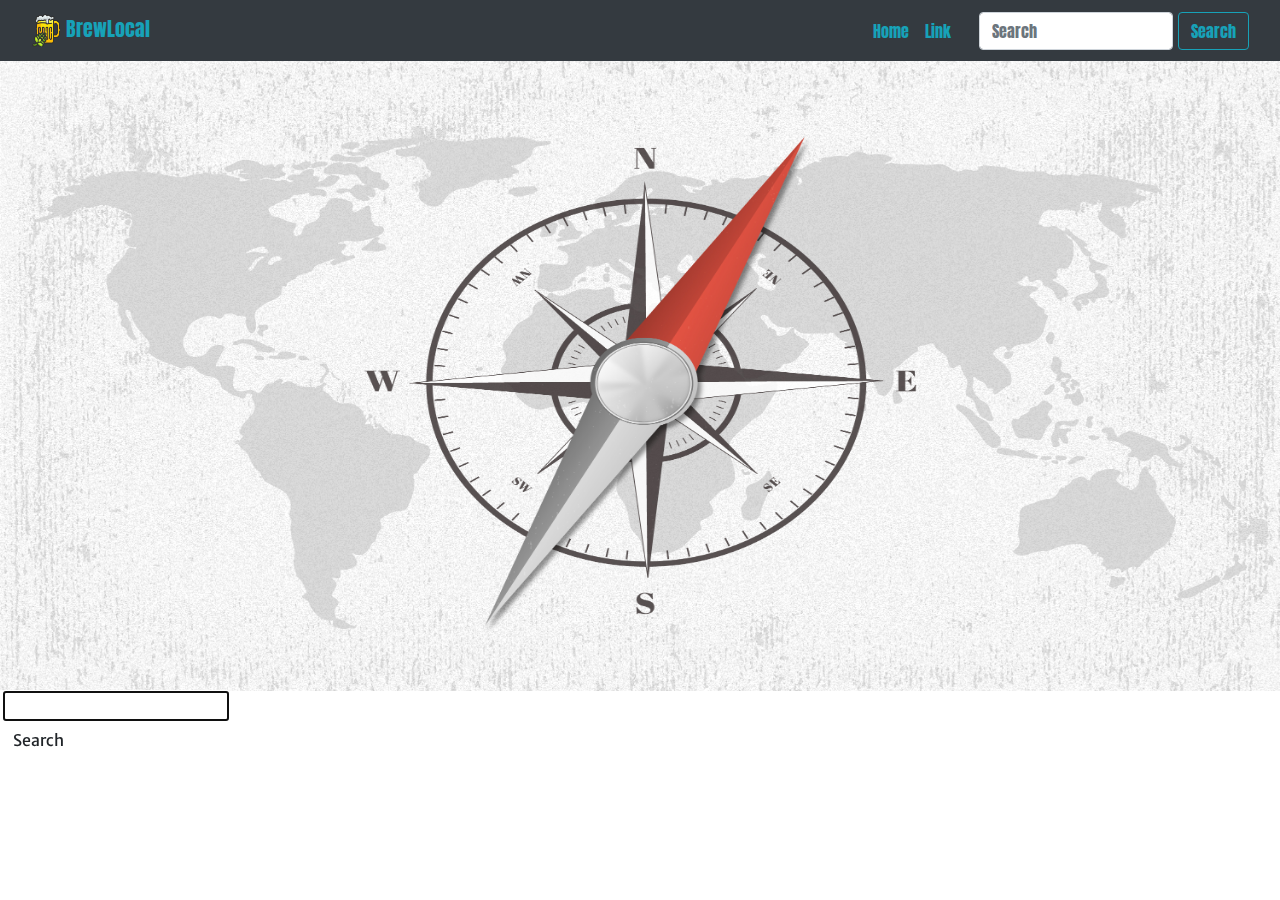
==== index.html @ 08634f35 "added openbrewerydb api, added formsubmit function to search bar, conncected api call to form submit" ====
<!DOCTYPE html>
<html lang="en">
  <head>
    <meta charset="UTF-8" />
    <meta http-equiv="X-UA-Compatible" content="IE=edge" />
    <meta name="viewport" content="width=device-width, initial-scale=1.0" />
    <link
      rel="stylesheet"
      href="https://stackpath.bootstrapcdn.com/bootstrap/4.3.1/css/bootstrap.min.css"
    />
    <link href="assets/style.css" rel="stylesheet" />
    <link rel="preconnect" href="https://fonts.googleapis.com" />
    <link rel="preconnect" href="https://fonts.gstatic.com" crossorigin />
    <link
      href="https://fonts.googleapis.com/css2?family=Anton&family=Merriweather+Sans&display=swap"
      rel="stylesheet"
    />
    <title>Brew Local</title>
  </head>
  <body>
    <header>
      <nav class="navbar navbar-expand-lg bg-dark">
        <div class="container-fluid">
          <a class="navbar-brand" href="#">
            <img
              src="assets/images/hop.png"
              alt="beer icon"
              width="30"
              height="35"
              class="d-inline-block align-text-top"
            />
            BrewLocal
          </a>
          <div class="collapse navbar-collapse">
            <ul class="navbar-nav ml-auto mb-2 mb-lg-0">
              <li class="nav-item">
                <a class="nav-link" href="#">Home</a>
              </li>
              <li class="nav-item">
                <a class="nav-link" href="#">Link</a>
              </li>
            </ul>
            <form class="d-flex">
              <input
                class="form-control me-2"
                type="search"
                placeholder="Search"
                aria-label="Search"
              />
              <button class="btn btn-outline-info" id="btnId" type="submit">
                Search
              </button>
            </form>
          </div>
        </div>
      </nav>
      <main>
        <div>
          <img
            src="assets/images/compass-and-world-map.jpg"
            id="bg-img"
            alt="compass and map"
          />
        </div>
        <div class="citySearch">
          <form id="user-form">
            <label class="form-label" for="city"></label>
            <input
              name="cityNameInput"
              id="cityNameInput"
              type="text"
              autofocus="true"
              class="form-input"
            />
          </form>
          <button
            type="submit"
            form="user-form"
            value="submit"
            class="btn"
            id="submitBtn"
          >
            Search
          </button>
        </div>
      </main>
    </header>
    <script src="assets/script.js"></script>
  </body>
</html>
---- assets/style.css ----
.navbar {
  font-family: "Anton", sans-serif;
}

body {
  font-family: "Merriweather Sans", sans-serif;
}

.navbar-nav {
  margin: 0px 20px 0px 20px;
}

#btnId {
  margin-left: 5px;
}

.nav-link,
.navbar-brand {
  color: #17a2b8;
}

#bg-img {
  height: 70vh;
  width: 100vw;
}
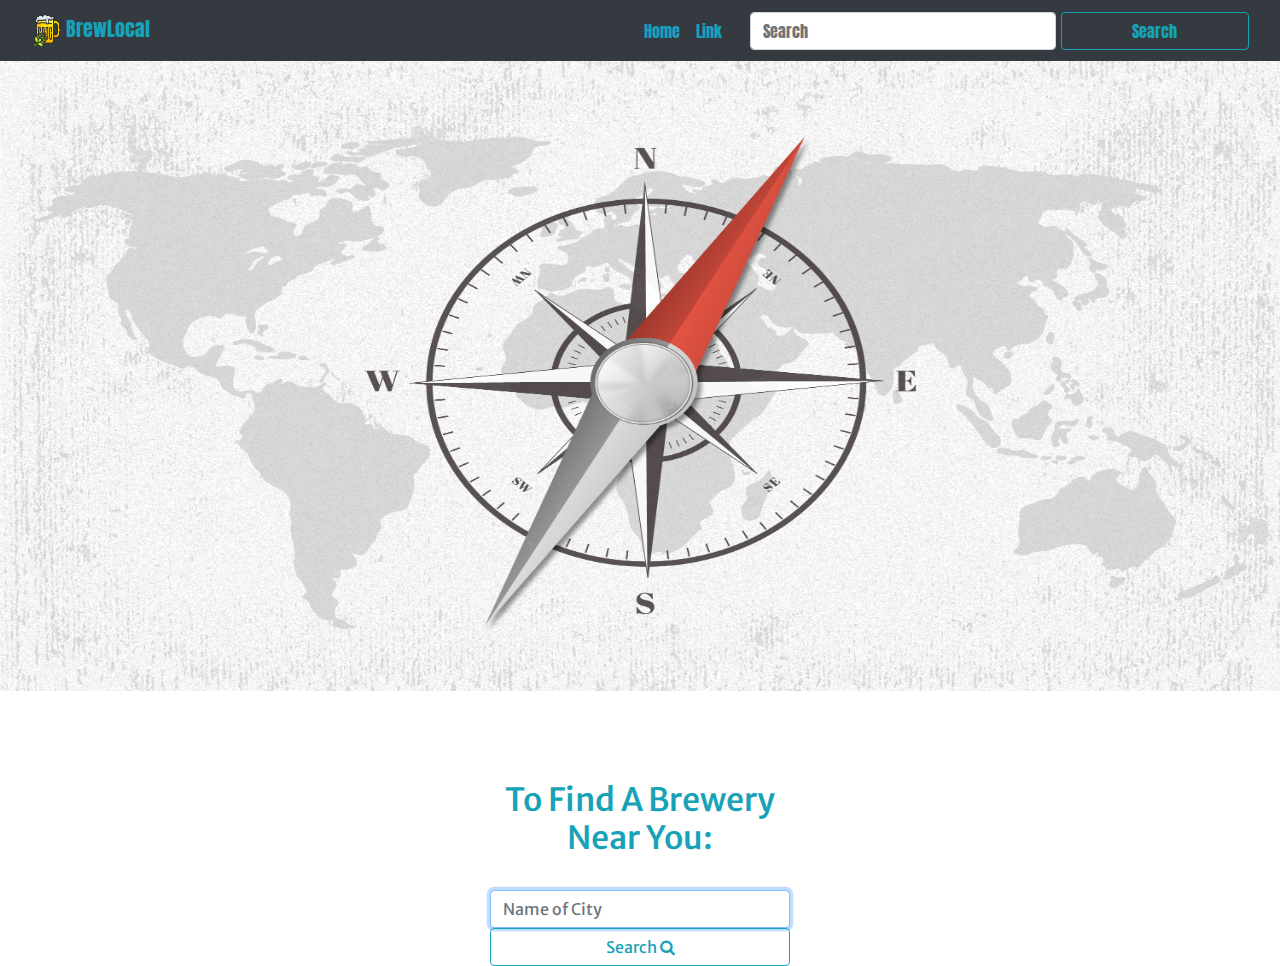
==== commit b080498c: "styling changes for city search bar" ====
--- a/index.html
+++ b/index.html
@@ -14,6 +14,10 @@
     <link
       href="https://fonts.googleapis.com/css2?family=Anton&family=Merriweather+Sans&display=swap"
       rel="stylesheet"
+    />
+    <link
+      rel="stylesheet"
+      href="https://cdnjs.cloudflare.com/ajax/libs/font-awesome/4.7.0/css/font-awesome.min.css"
     />
     <title>Brew Local</title>
   </head>
@@ -63,6 +67,7 @@
           />
         </div>
         <div class="citySearch">
+          <h2 id="search-header">To Find A Brewery Near You:</h2>
           <form id="user-form">
             <label class="form-label" for="city"></label>
             <input
@@ -70,18 +75,22 @@
               id="cityNameInput"
               type="text"
               autofocus="true"
-              class="form-input"
+              placeholder="Name of City"
+              class="form-control me-2"
             />
           </form>
-          <button
-            type="submit"
-            form="user-form"
-            value="submit"
-            class="btn"
-            id="submitBtn"
-          >
-            Search
-          </button>
+          <div>
+            <button
+              type="submit"
+              form="user-form"
+              value="submit"
+              class="btn btn-outline-info"
+              id="submitBtn"
+            >
+              Search
+              <i class="fa fa-search"></i>
+            </button>
+          </div>
         </div>
       </main>
     </header>
--- a/assets/style.css
+++ b/assets/style.css
@@ -23,3 +23,22 @@
   height: 70vh;
   width: 100vw;
 }
+
+.citySearch {
+  margin: 0 auto;
+  margin-top: 10vh;
+  width: 300px;
+}
+
+#search-header {
+  width: 300px;
+  text-align: center;
+}
+
+.btn {
+  width: 300px;
+}
+
+#search-header {
+  color: #17a2b8;
+}
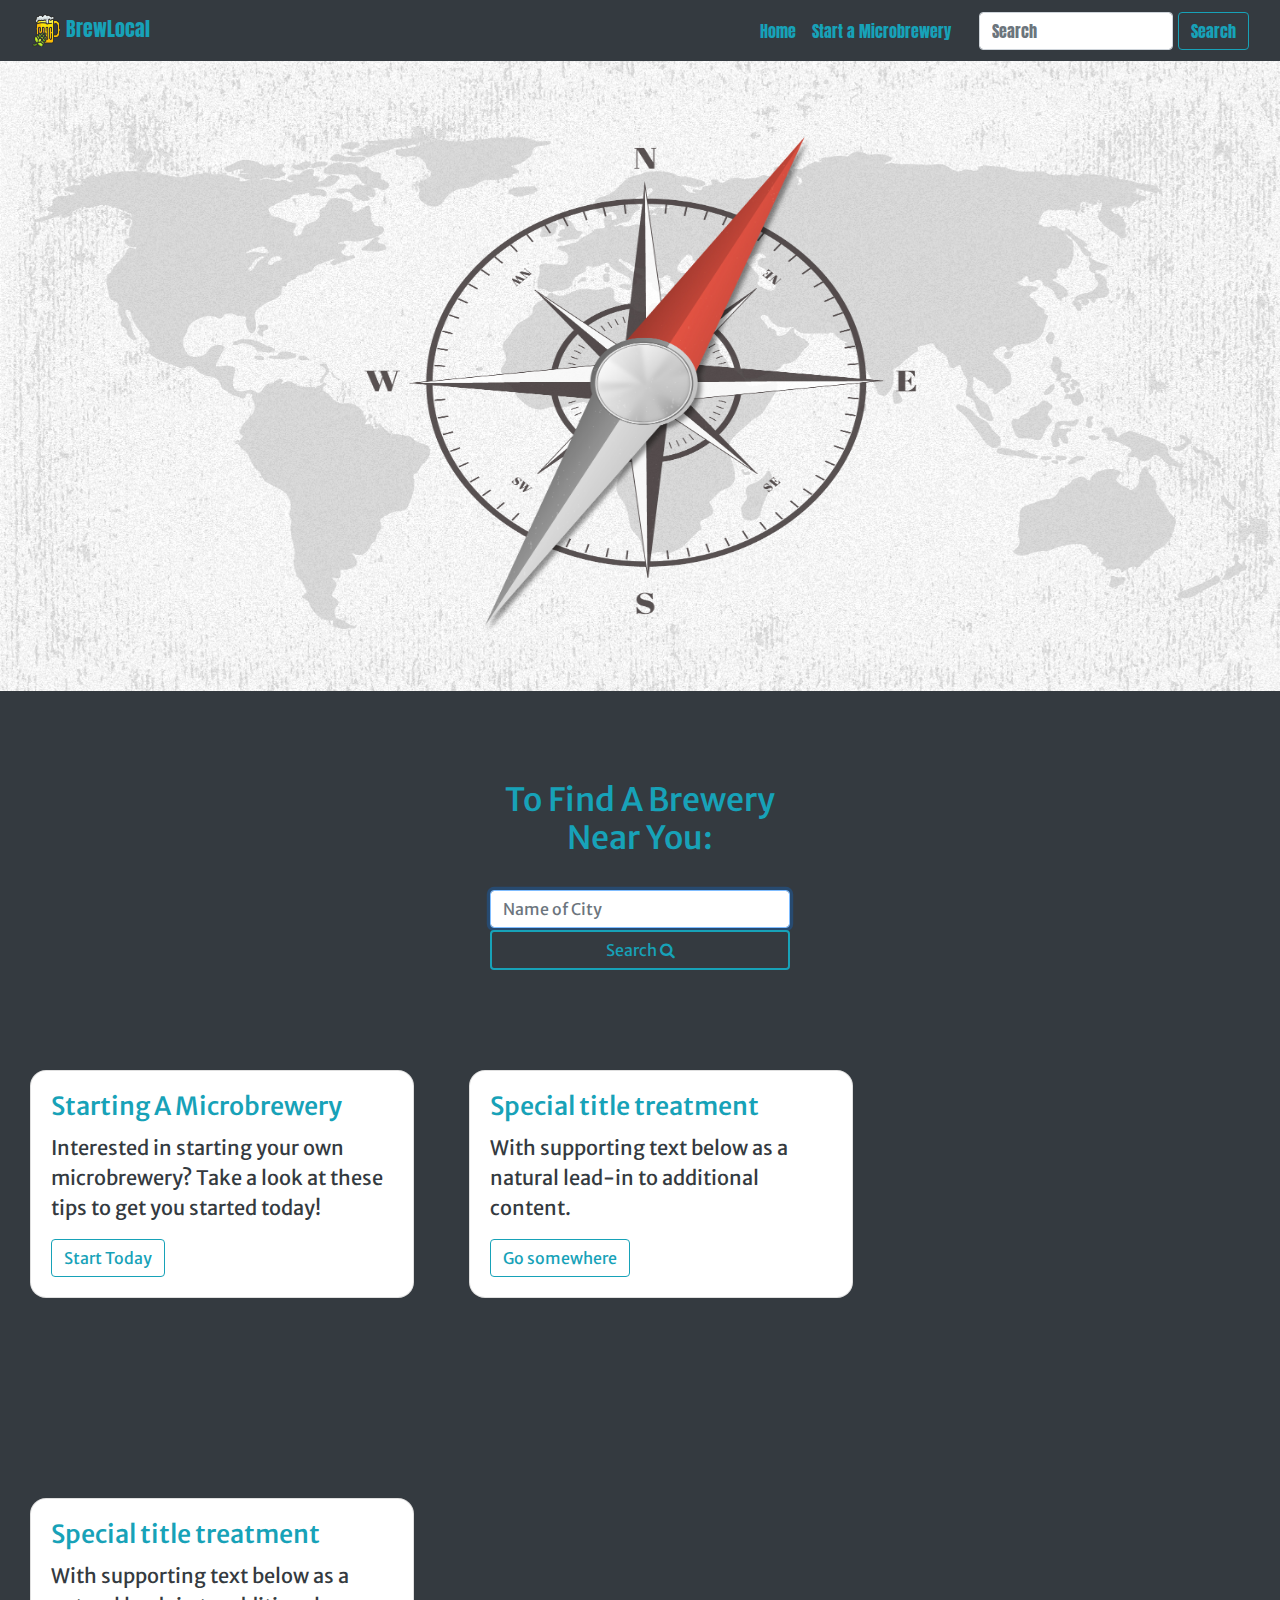
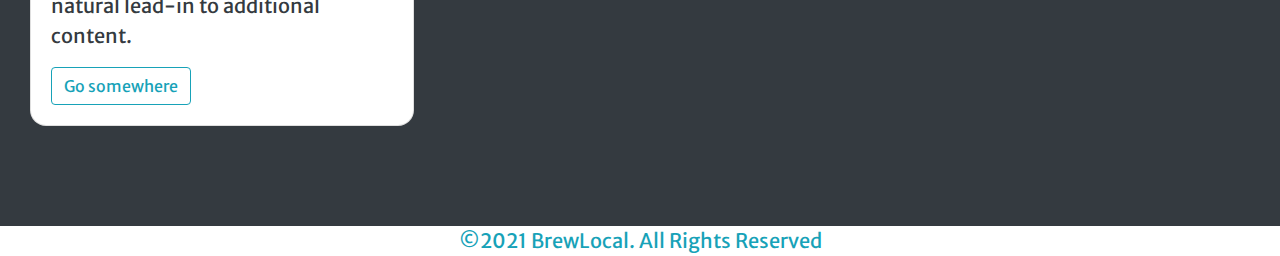
==== commit d58d1fd2: "added cards, changed background, added footer" ====
--- a/index.html
+++ b/index.html
@@ -41,7 +41,11 @@
                 <a class="nav-link" href="#">Home</a>
               </li>
               <li class="nav-item">
-                <a class="nav-link" href="#">Link</a>
+                <a
+                  class="nav-link"
+                  href="https://howtostartanllc.com/business-ideas/microbrewery"
+                  >Start a Microbrewery</a
+                >
               </li>
             </ul>
             <form class="d-flex">
@@ -58,42 +62,89 @@
           </div>
         </div>
       </nav>
-      <main>
+    </header>
+    <main>
+      <div>
+        <img
+          src="assets/images/compass-and-world-map.jpg"
+          id="bg-img"
+          alt="compass and map"
+        />
+      </div>
+      <div class="citySearch">
+        <h2 id="search-header">To Find A Brewery Near You:</h2>
+        <form id="user-form">
+          <label class="form-label" for="city"></label>
+          <input
+            name="cityNameInput"
+            id="cityNameInput"
+            type="text"
+            autofocus="true"
+            placeholder="Name of City"
+            class="form-control me-2"
+          />
+        </form>
         <div>
-          <img
-            src="assets/images/compass-and-world-map.jpg"
-            id="bg-img"
-            alt="compass and map"
-          />
+          <button
+            type="submit"
+            form="user-form"
+            value="submit"
+            class="btn btn-outline-info"
+            id="submitBtn"
+          >
+            Search
+            <i class="fa fa-search"></i>
+          </button>
         </div>
-        <div class="citySearch">
-          <h2 id="search-header">To Find A Brewery Near You:</h2>
-          <form id="user-form">
-            <label class="form-label" for="city"></label>
-            <input
-              name="cityNameInput"
-              id="cityNameInput"
-              type="text"
-              autofocus="true"
-              placeholder="Name of City"
-              class="form-control me-2"
-            />
-          </form>
+      </div>
+      <div class="third-section">
+        <div class="row">
           <div>
-            <button
-              type="submit"
-              form="user-form"
-              value="submit"
-              class="btn btn-outline-info"
-              id="submitBtn"
-            >
-              Search
-              <i class="fa fa-search"></i>
-            </button>
+            <div class="card">
+              <div class="card-body">
+                <h5 class="card-title">Starting A Microbrewery</h5>
+                <p class="card-text">
+                  Interested in starting your own microbrewery? Take a look at
+                  these tips to get you started today!
+                </p>
+                <a
+                  href="https://howtostartanllc.com/business-ideas/microbrewery"
+                  class="btn btn-outline-info"
+                  >Start Today</a
+                >
+              </div>
+            </div>
+          </div>
+          <div>
+            <div class="card">
+              <div class="card-body">
+                <h5 class="card-title">Special title treatment</h5>
+                <p class="card-text">
+                  With supporting text below as a natural lead-in to additional
+                  content.
+                </p>
+                <a href="#" class="btn btn-outline-info">Go somewhere</a>
+              </div>
+            </div>
+          </div>
+          <div>
+            <div class="card">
+              <div class="card-body">
+                <h5 class="card-title">Special title treatment</h5>
+                <p class="card-text">
+                  With supporting text below as a natural lead-in to additional
+                  content.
+                </p>
+                <a href="#" class="btn btn-outline-info">Go somewhere</a>
+              </div>
+            </div>
           </div>
         </div>
-      </main>
-    </header>
+      </div>
+    </main>
+    <footer class="footer">
+      <p id="footer-text">©2021 BrewLocal. All Rights Reserved</p>
+    </footer>
     <script src="assets/script.js"></script>
   </body>
 </html>
--- a/assets/style.css
+++ b/assets/style.css
@@ -1,3 +1,13 @@
+:root {
+  --primaryBackground: #343a40;
+  --primaryText: #17a2b8;
+  --secondaryBackground: #ffffff;
+}
+
+body {
+  background-color: var(--primaryBackground);
+}
+
 .navbar {
   font-family: "Anton", sans-serif;
 }
@@ -16,12 +26,12 @@
 
 .nav-link,
 .navbar-brand {
-  color: #17a2b8;
+  color: var(--primaryText);
 }
 
 #bg-img {
   height: 70vh;
-  width: 100vw;
+  width: 100%;
 }
 
 .citySearch {
@@ -35,10 +45,44 @@
   text-align: center;
 }
 
-.btn {
+#submitBtn {
   width: 300px;
+  border-width: 2px;
+  margin-top: 2px;
 }
 
 #search-header {
-  color: #17a2b8;
+  color: var(--primaryText);
 }
+
+.card {
+  background-color: var(--secondaryBackground);
+  color: var(--primaryBackground);
+  border-radius: 1em;
+  width: 30vw;
+  margin: 100px 10px 100px 45px;
+}
+
+.card-title {
+  color: var(--primaryText);
+  font-size: 25px;
+}
+
+.card-body {
+  font-size: 20px;
+}
+
+.footer {
+  height: 3vh;
+}
+
+#footer-text {
+  text-align: center;
+  font-size: 20px;
+  background-color: var(--secondaryBackground);
+  color: var(--primaryText);
+}
+
+.row {
+  width: 99vw;
+}
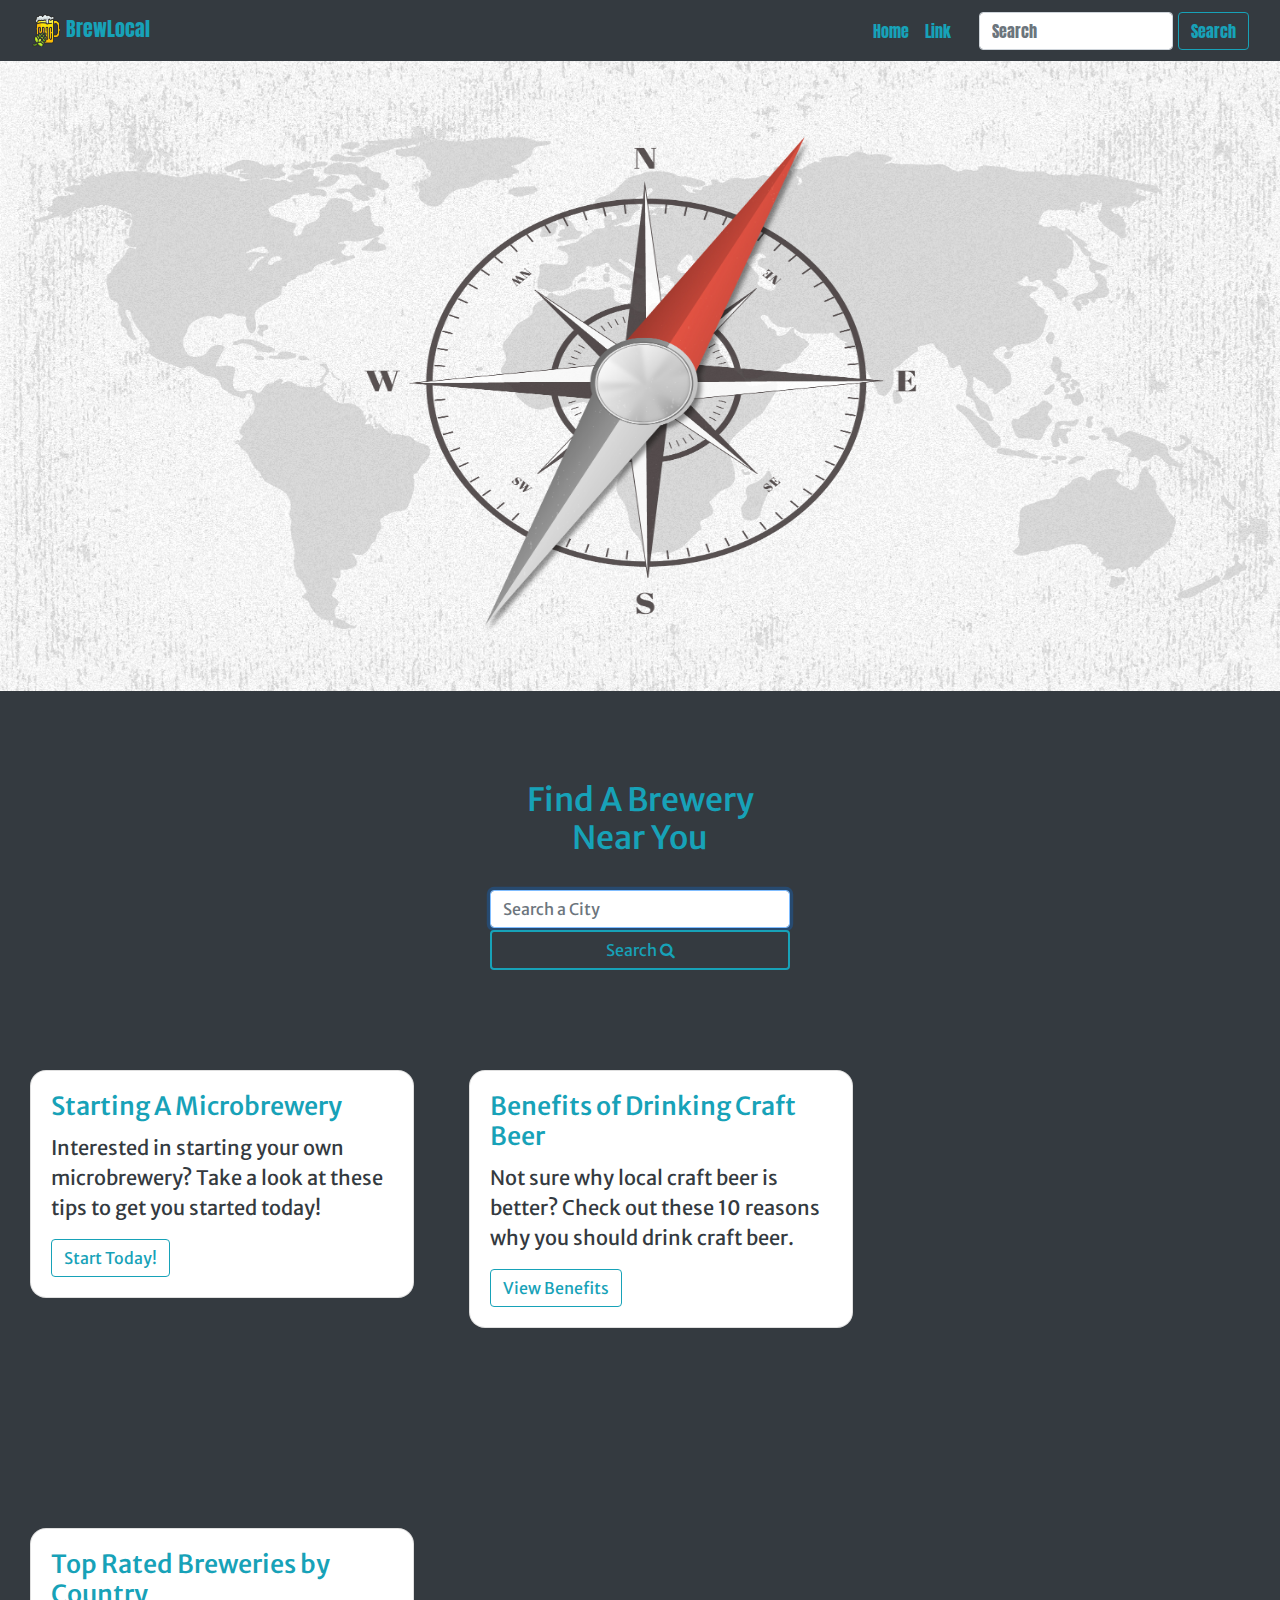
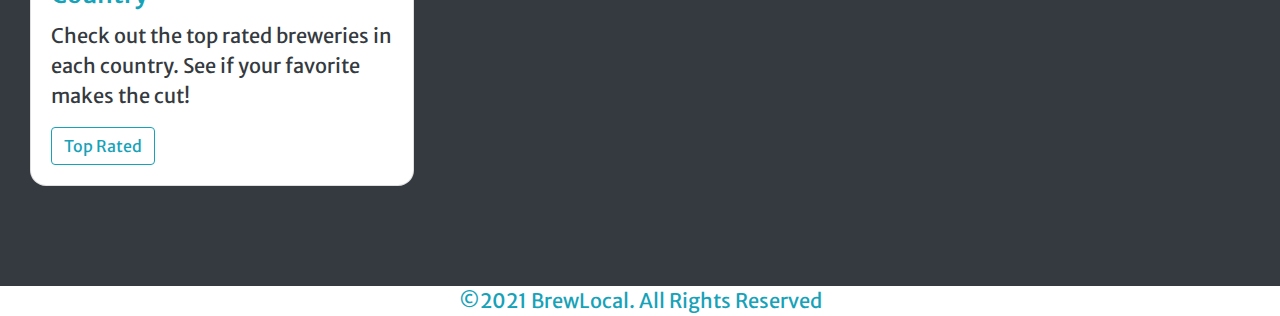
==== commit 5ce3c69a: "added basic card information and links" ====
--- a/index.html
+++ b/index.html
@@ -41,11 +41,7 @@
                 <a class="nav-link" href="#">Home</a>
               </li>
               <li class="nav-item">
-                <a
-                  class="nav-link"
-                  href="https://howtostartanllc.com/business-ideas/microbrewery"
-                  >Start a Microbrewery</a
-                >
+                <a class="nav-link" href="#">Link</a>
               </li>
             </ul>
             <form class="d-flex">
@@ -72,7 +68,7 @@
         />
       </div>
       <div class="citySearch">
-        <h2 id="search-header">To Find A Brewery Near You:</h2>
+        <h2 id="search-header">Find A Brewery Near You</h2>
         <form id="user-form">
           <label class="form-label" for="city"></label>
           <input
@@ -80,7 +76,7 @@
             id="cityNameInput"
             type="text"
             autofocus="true"
-            placeholder="Name of City"
+            placeholder="Search a City"
             class="form-control me-2"
           />
         </form>
@@ -110,7 +106,7 @@
                 <a
                   href="https://howtostartanllc.com/business-ideas/microbrewery"
                   class="btn btn-outline-info"
-                  >Start Today</a
+                  >Start Today!</a
                 >
               </div>
             </div>
@@ -118,24 +114,32 @@
           <div>
             <div class="card">
               <div class="card-body">
-                <h5 class="card-title">Special title treatment</h5>
+                <h5 class="card-title">Benefits of Drinking Craft Beer</h5>
                 <p class="card-text">
-                  With supporting text below as a natural lead-in to additional
-                  content.
+                  Not sure why local craft beer is better? Check out these 10
+                  reasons why you should drink craft beer.
                 </p>
-                <a href="#" class="btn btn-outline-info">Go somewhere</a>
+                <a
+                  href="https://www.portugalfarmexperience.com/blog/10-good-reasons-why-you-should-drink-craft-beer/"
+                  class="btn btn-outline-info"
+                  >View Benefits</a
+                >
               </div>
             </div>
           </div>
           <div>
             <div class="card">
               <div class="card-body">
-                <h5 class="card-title">Special title treatment</h5>
+                <h5 class="card-title">Top Rated Breweries by Country</h5>
                 <p class="card-text">
-                  With supporting text below as a natural lead-in to additional
-                  content.
+                  Check out the top rated breweries in each country. See if your
+                  favorite makes the cut!
                 </p>
-                <a href="#" class="btn btn-outline-info">Go somewhere</a>
+                <a
+                  href="https://untappd.com/brewery/top_rated"
+                  class="btn btn-outline-info"
+                  >Top Rated</a
+                >
               </div>
             </div>
           </div>
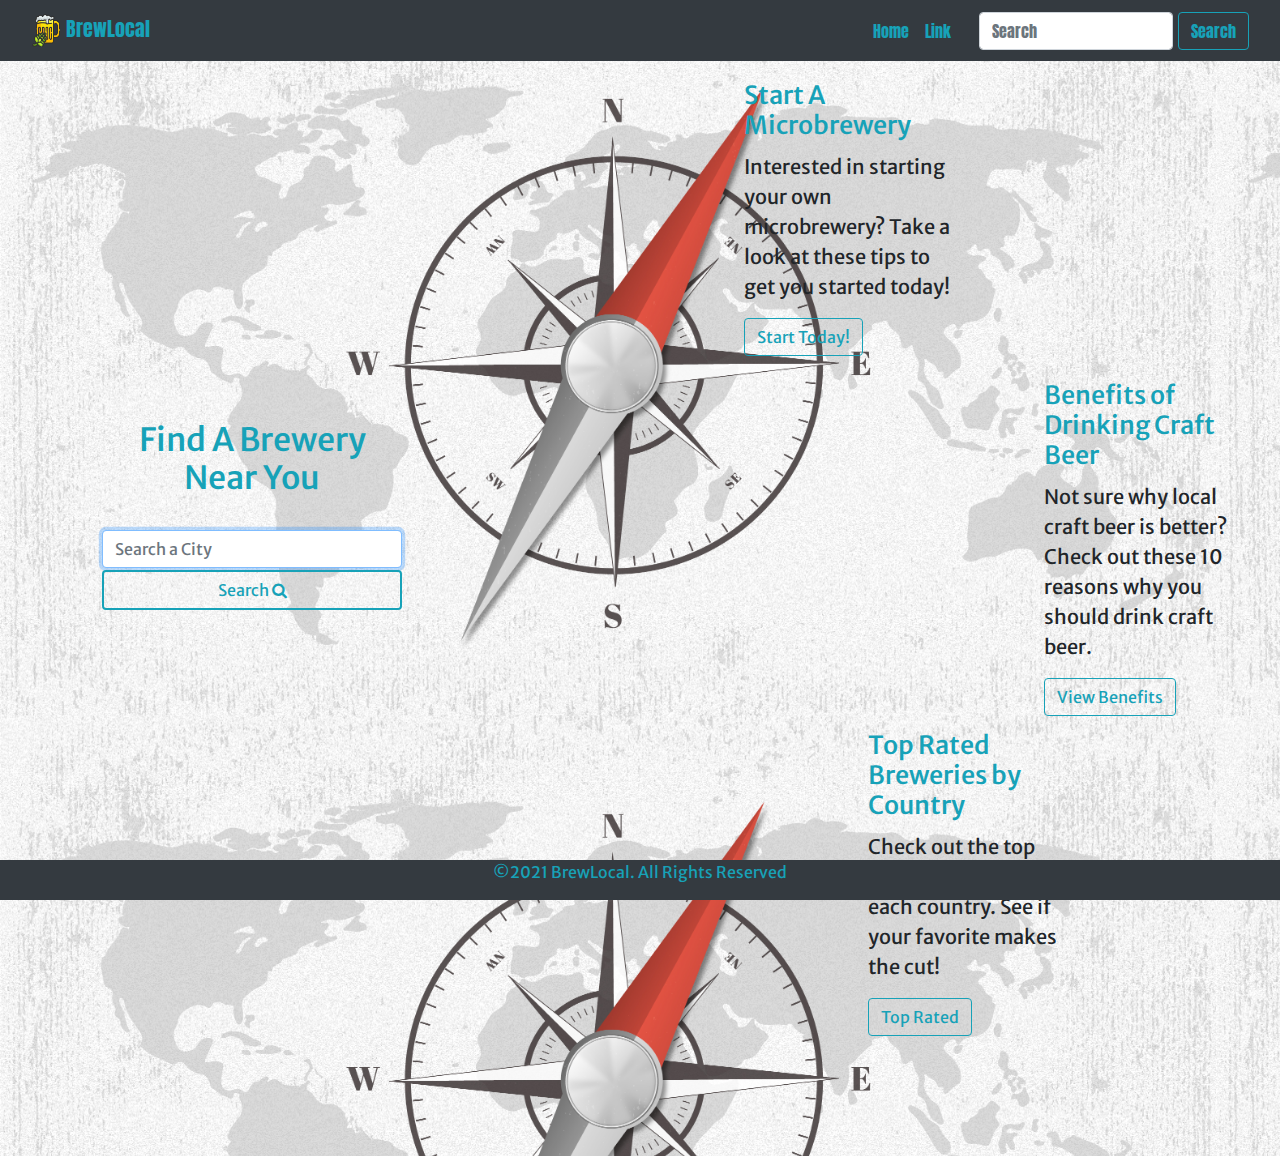
==== commit 26f17352: "updated UI for homepage. created styling file for results page" ====
--- a/index.html
+++ b/index.html
@@ -19,7 +19,7 @@
       rel="stylesheet"
       href="https://cdnjs.cloudflare.com/ajax/libs/font-awesome/4.7.0/css/font-awesome.min.css"
     />
-    <title>Brew Local</title>
+    <title>Brew Local Homepage</title>
   </head>
   <body>
     <header>
@@ -60,13 +60,6 @@
       </nav>
     </header>
     <main>
-      <div>
-        <img
-          src="assets/images/compass-and-world-map.jpg"
-          id="bg-img"
-          alt="compass and map"
-        />
-      </div>
       <div class="citySearch">
         <h2 id="search-header">Find A Brewery Near You</h2>
         <form id="user-form">
@@ -93,56 +86,46 @@
           </button>
         </div>
       </div>
-      <div class="third-section">
-        <div class="row">
-          <div>
-            <div class="card">
-              <div class="card-body">
-                <h5 class="card-title">Starting A Microbrewery</h5>
-                <p class="card-text">
-                  Interested in starting your own microbrewery? Take a look at
-                  these tips to get you started today!
-                </p>
-                <a
-                  href="https://howtostartanllc.com/business-ideas/microbrewery"
-                  class="btn btn-outline-info"
-                  >Start Today!</a
-                >
-              </div>
-            </div>
-          </div>
-          <div>
-            <div class="card">
-              <div class="card-body">
-                <h5 class="card-title">Benefits of Drinking Craft Beer</h5>
-                <p class="card-text">
-                  Not sure why local craft beer is better? Check out these 10
-                  reasons why you should drink craft beer.
-                </p>
-                <a
-                  href="https://www.portugalfarmexperience.com/blog/10-good-reasons-why-you-should-drink-craft-beer/"
-                  class="btn btn-outline-info"
-                  >View Benefits</a
-                >
-              </div>
-            </div>
-          </div>
-          <div>
-            <div class="card">
-              <div class="card-body">
-                <h5 class="card-title">Top Rated Breweries by Country</h5>
-                <p class="card-text">
-                  Check out the top rated breweries in each country. See if your
-                  favorite makes the cut!
-                </p>
-                <a
-                  href="https://untappd.com/brewery/top_rated"
-                  class="btn btn-outline-info"
-                  >Top Rated</a
-                >
-              </div>
-            </div>
-          </div>
+      <div class="card-group" id="first-card">
+        <div class="card-body">
+          <h5 class="card-title">Start A Microbrewery</h5>
+          <p class="card-text">
+            Interested in starting your own microbrewery? Take a look at these
+            tips to get you started today!
+          </p>
+          <a
+            href="https://howtostartanllc.com/business-ideas/microbrewery"
+            class="btn btn-outline-info"
+            >Start Today!</a
+          >
+        </div>
+      </div>
+      <div class="card-group" id="second-card">
+        <div class="card-body">
+          <h5 class="card-title">Benefits of Drinking Craft Beer</h5>
+          <p class="card-text">
+            Not sure why local craft beer is better? Check out these 10 reasons
+            why you should drink craft beer.
+          </p>
+          <a
+            href="https://www.portugalfarmexperience.com/blog/10-good-reasons-why-you-should-drink-craft-beer/"
+            class="btn btn-outline-info"
+            >View Benefits</a
+          >
+        </div>
+      </div>
+      <div class="card-group" id="third-card">
+        <div class="card-body">
+          <h5 class="card-title">Top Rated Breweries by Country</h5>
+          <p class="card-text">
+            Check out the top rated breweries in each country. See if your
+            favorite makes the cut!
+          </p>
+          <a
+            href="https://untappd.com/brewery/top_rated"
+            class="btn btn-outline-info"
+            >Top Rated</a
+          >
         </div>
       </div>
     </main>
--- a/assets/style.css
+++ b/assets/style.css
@@ -2,10 +2,6 @@
   --primaryBackground: #343a40;
   --primaryText: #17a2b8;
   --secondaryBackground: #ffffff;
-}
-
-body {
-  background-color: var(--primaryBackground);
 }
 
 .navbar {
@@ -14,6 +10,8 @@
 
 body {
   font-family: "Merriweather Sans", sans-serif;
+  background-image: url(../assets/images/compass-and-world-map.jpg);
+  background-size: 95%;
 }
 
 .navbar-nav {
@@ -35,8 +33,8 @@
 }
 
 .citySearch {
-  margin: 0 auto;
-  margin-top: 10vh;
+  margin-top: 40vh;
+  margin-left: 8vw;
   width: 300px;
 }
 
@@ -56,11 +54,11 @@
 }
 
 .card {
-  background-color: var(--secondaryBackground);
-  color: var(--primaryBackground);
+  background-color: var(--primaryBackground);
+  color: var(--secondaryBackground);
   border-radius: 1em;
   width: 30vw;
-  margin: 100px 10px 100px 45px;
+  float: right;
 }
 
 .card-title {
@@ -73,16 +71,31 @@
 }
 
 .footer {
-  height: 3vh;
+  text-align: center;
+  margin: 0px auto;
+  background-color: var(--primaryBackground);
+  color: var(--primaryText);
+  position: fixed;
+  bottom: 0;
+  width: 100%;
 }
 
-#footer-text {
-  text-align: center;
-  font-size: 20px;
-  background-color: var(--secondaryBackground);
-  color: var(--primaryText);
+.card-group {
+  float: right;
+  width: 20vw;
 }
 
-.row {
-  width: 99vw;
+#first-card {
+  margin-top: -550px;
+  margin-right: 300px;
 }
+
+#second-card {
+  margin-top: -250px;
+}
+
+#third-card {
+  margin-top: 100px;
+  margin-bottom: 100px;
+  margin-right: -80px;
+}
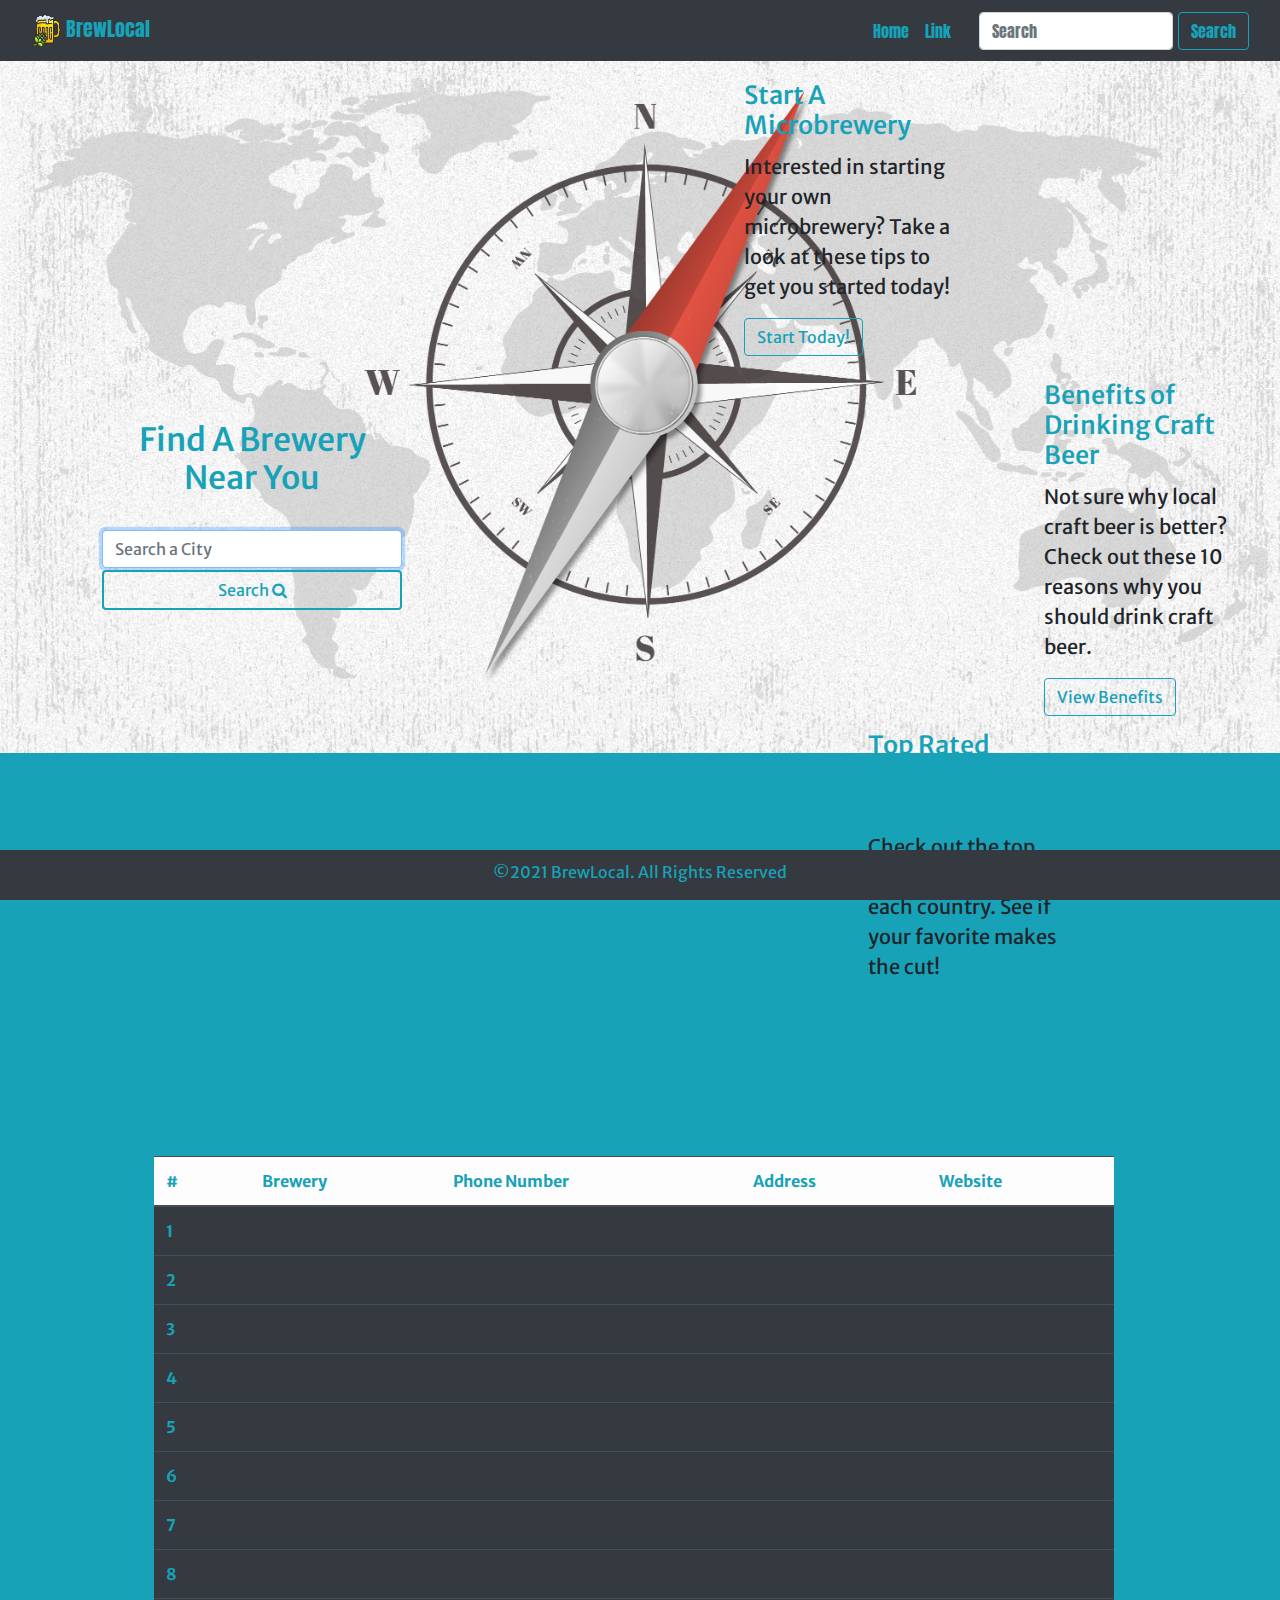
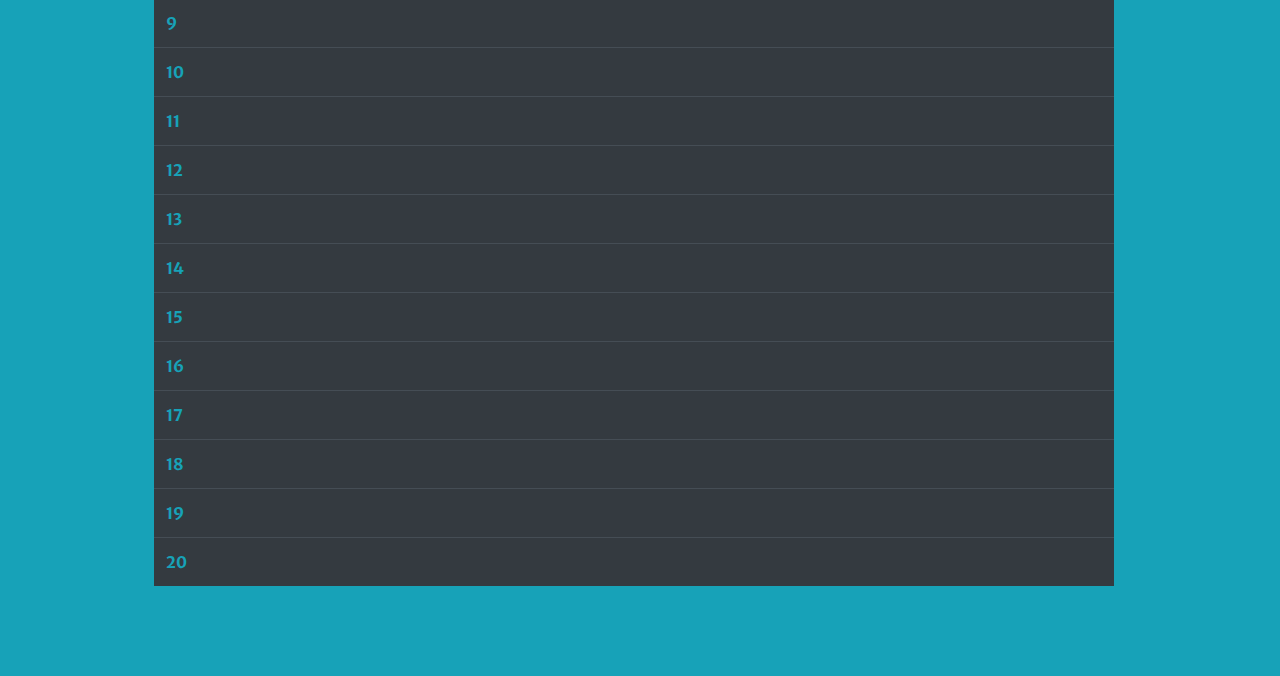
==== commit 84599a28: "added functionality to import api data into the table. Switched everything to 1 page. updated backgr" ====
--- a/index.html
+++ b/index.html
@@ -128,6 +128,164 @@
           >
         </div>
       </div>
+      <div class="background-2">
+        <table
+          class="table table-dark table-hover align-middle"
+          id="search-results"
+        >
+          <thead class="table-light">
+            <tr>
+              <th scope="col">#</th>
+              <th scope="col">Brewery</th>
+              <th scope="col">Phone Number</th>
+              <th scope="col">Address</th>
+              <th scope="col">Website</th>
+            </tr>
+          </thead>
+          <tbody>
+            <tr>
+              <th scope="row">1</th>
+              <td id="brewery1"></td>
+              <td id="phone1"></td>
+              <td id="address1"></td>
+              <td id="web1"></td>
+            </tr>
+            <tr>
+              <th scope="row">2</th>
+              <td id="brewery2"></td>
+              <td id="phone2"></td>
+              <td id="address2"></td>
+              <td id="web2"></td>
+            </tr>
+            <tr>
+              <th scope="row">3</th>
+              <td id="brewery3"></td>
+              <td id="phone3"></td>
+              <td id="address3"></td>
+              <td id="web3"></td>
+            </tr>
+            <tr>
+              <th scope="row">4</th>
+              <td id="brewery4"></td>
+              <td id="phone4"></td>
+              <td id="address4"></td>
+              <td id="web4"></td>
+            </tr>
+            <tr>
+              <th scope="row">5</th>
+              <td id="brewery5"></td>
+              <td id="phone5"></td>
+              <td id="address5"></td>
+              <td id="web5"></td>
+            </tr>
+            <tr>
+              <th scope="row">6</th>
+              <td id="brewery6"></td>
+              <td id="phone6"></td>
+              <td id="address6"></td>
+              <td id="web6"></td>
+            </tr>
+            <tr>
+              <th scope="row">7</th>
+              <td id="brewery7"></td>
+              <td id="phone7"></td>
+              <td id="address7"></td>
+              <td id="web7"></td>
+            </tr>
+            <tr>
+              <th scope="row">8</th>
+              <td id="brewery8"></td>
+              <td id="phone8"></td>
+              <td id="address8"></td>
+              <td id="web8"></td>
+            </tr>
+            <tr>
+              <th scope="row">9</th>
+              <td id="brewery9"></td>
+              <td id="phone9"></td>
+              <td id="address9"></td>
+              <td id="web9"></td>
+            </tr>
+            <tr>
+              <th scope="row">10</th>
+              <td id="brewery10"></td>
+              <td id="phone10"></td>
+              <td id="address10"></td>
+              <td id="web10"></td>
+            </tr>
+            <tr>
+              <th scope="row">11</th>
+              <td id="brewery11"></td>
+              <td id="phone11"></td>
+              <td id="address11"></td>
+              <td id="web11"></td>
+            </tr>
+            <tr>
+              <th scope="row">12</th>
+              <td id="brewery12"></td>
+              <td id="phone12"></td>
+              <td id="address12"></td>
+              <td id="web12"></td>
+            </tr>
+            <tr>
+              <th scope="row">13</th>
+              <td id="brewery13"></td>
+              <td id="phone13"></td>
+              <td id="address13"></td>
+              <td id="web13"></td>
+            </tr>
+            <tr>
+              <th scope="row">14</th>
+              <td id="brewery14"></td>
+              <td id="phone14"></td>
+              <td id="address14"></td>
+              <td id="web14"></td>
+            </tr>
+            <tr>
+              <th scope="row">15</th>
+              <td id="brewery15"></td>
+              <td id="phone15"></td>
+              <td id="address15"></td>
+              <td id="web15"></td>
+            </tr>
+            <tr>
+              <th scope="row">16</th>
+              <td id="brewery16"></td>
+              <td id="phone16"></td>
+              <td id="address16"></td>
+              <td id="web16"></td>
+            </tr>
+            <tr>
+              <th scope="row">17</th>
+              <td id="brewery17"></td>
+              <td id="phone17"></td>
+              <td id="address17"></td>
+              <td id="web17"></td>
+            </tr>
+            <tr>
+              <th scope="row">18</th>
+              <td id="brewery18"></td>
+              <td id="phone18"></td>
+              <td id="address18"></td>
+              <td id="web18"></td>
+            </tr>
+            <tr>
+              <th scope="row">19</th>
+              <td id="brewery19"></td>
+              <td id="phone19"></td>
+              <td id="address19"></td>
+              <td id="web19"></td>
+            </tr>
+            <tr>
+              <th scope="row">20</th>
+              <td id="brewery20"></td>
+              <td id="phone20"></td>
+              <td id="address20"></td>
+              <td id="web20"></td>
+            </tr>
+          </tbody>
+        </table>
+      </div>
     </main>
     <footer class="footer">
       <p id="footer-text">©2021 BrewLocal. All Rights Reserved</p>
--- a/assets/style.css
+++ b/assets/style.css
@@ -11,7 +11,9 @@
 body {
   font-family: "Merriweather Sans", sans-serif;
   background-image: url(../assets/images/compass-and-world-map.jpg);
-  background-size: 95%;
+  background-size: 100%;
+  background-repeat: no-repeat;
+  background-color: var(--primaryText);
 }
 
 .navbar-nav {
@@ -80,6 +82,10 @@
   width: 100%;
 }
 
+#footer-text {
+  margin-top: 10px;
+}
+
 .card-group {
   float: right;
   width: 20vw;
@@ -99,3 +105,14 @@
   margin-bottom: 100px;
   margin-right: -80px;
 }
+
+#search-results {
+  width: 75vw;
+  margin-top: 60vh;
+  margin-bottom: 10vh;
+  margin-left: 12vw;
+}
+
+.table {
+  color: var(--primaryText);
+}
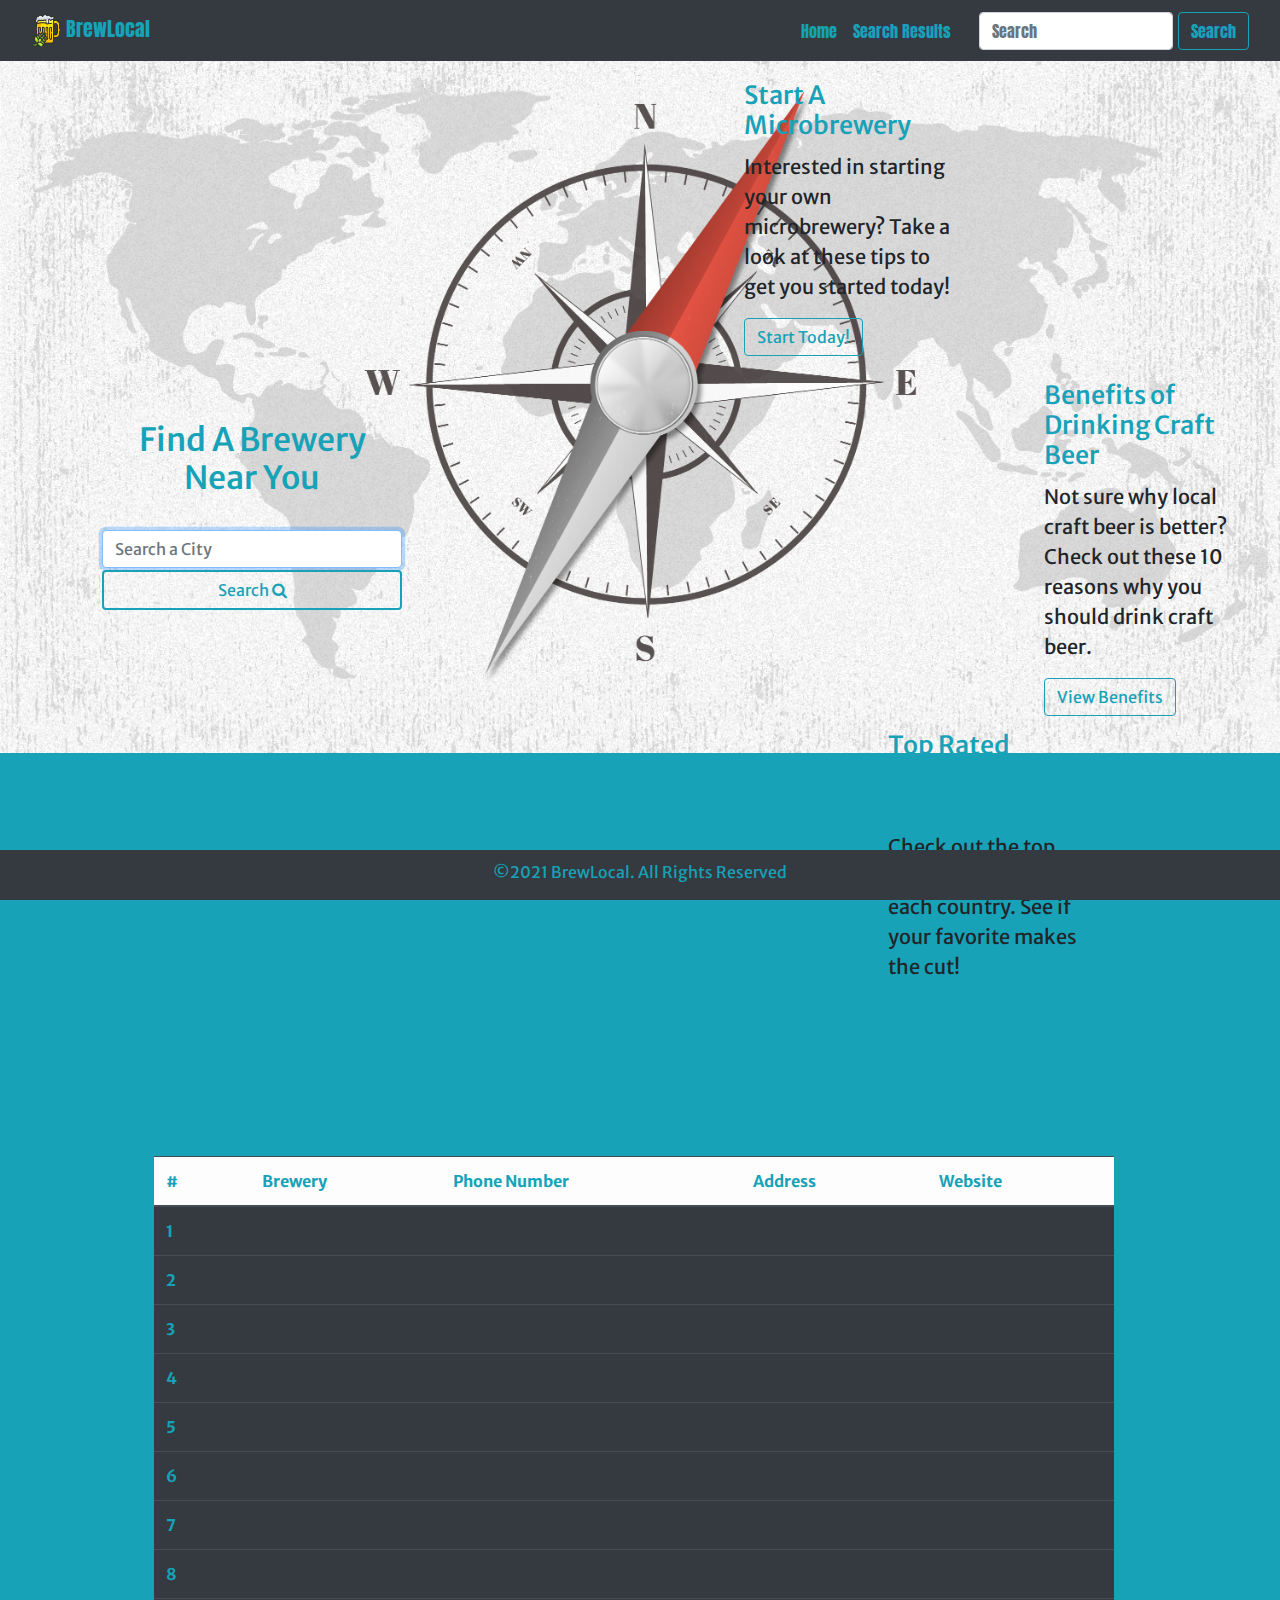
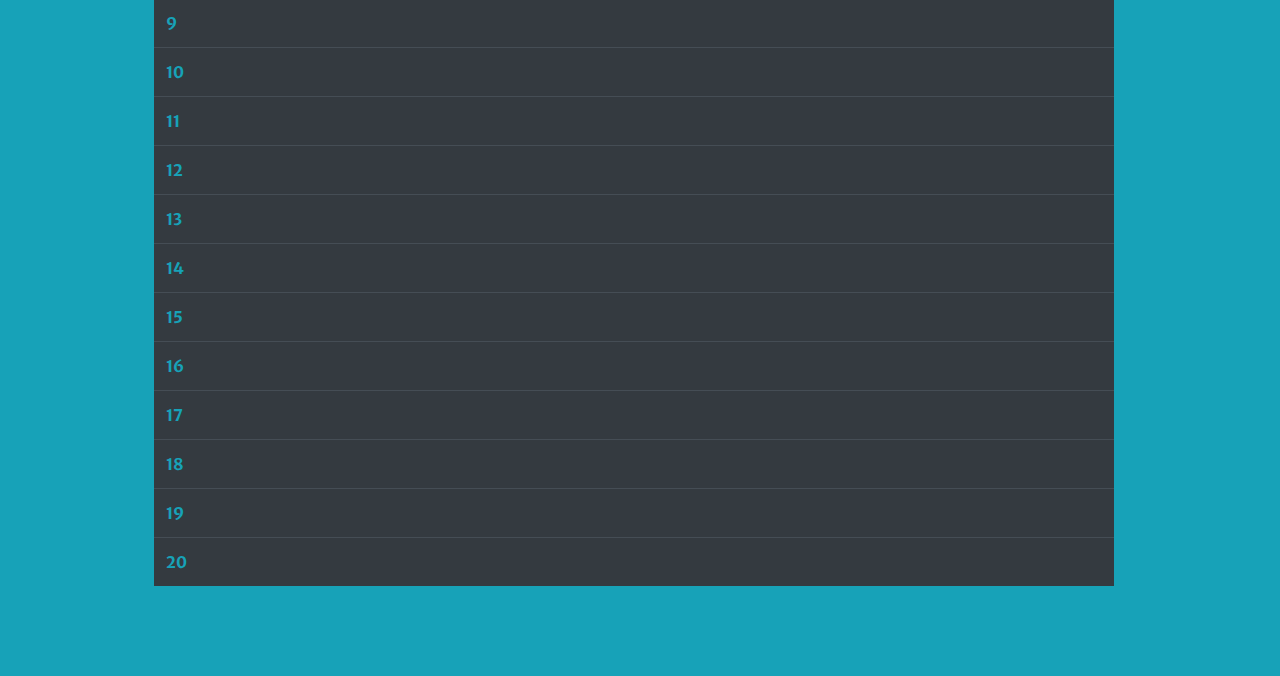
==== commit 33367274: "updated third card" ====
--- a/index.html
+++ b/index.html
@@ -41,7 +41,7 @@
                 <a class="nav-link" href="#">Home</a>
               </li>
               <li class="nav-item">
-                <a class="nav-link" href="#">Link</a>
+                <a class="nav-link" href="#search-results">Search Results</a>
               </li>
             </ul>
             <form class="d-flex">
@@ -143,21 +143,21 @@
             </tr>
           </thead>
           <tbody>
-            <tr>
+            <tr data-href="" id="row1">
               <th scope="row">1</th>
               <td id="brewery1"></td>
               <td id="phone1"></td>
               <td id="address1"></td>
               <td id="web1"></td>
             </tr>
-            <tr>
+            <tr data-href="">
               <th scope="row">2</th>
               <td id="brewery2"></td>
               <td id="phone2"></td>
               <td id="address2"></td>
               <td id="web2"></td>
             </tr>
-            <tr>
+            <tr data-href="">
               <th scope="row">3</th>
               <td id="brewery3"></td>
               <td id="phone3"></td>
--- a/assets/style.css
+++ b/assets/style.css
@@ -103,7 +103,7 @@
 #third-card {
   margin-top: 100px;
   margin-bottom: 100px;
-  margin-right: -80px;
+  margin-right: -100px;
 }
 
 #search-results {
